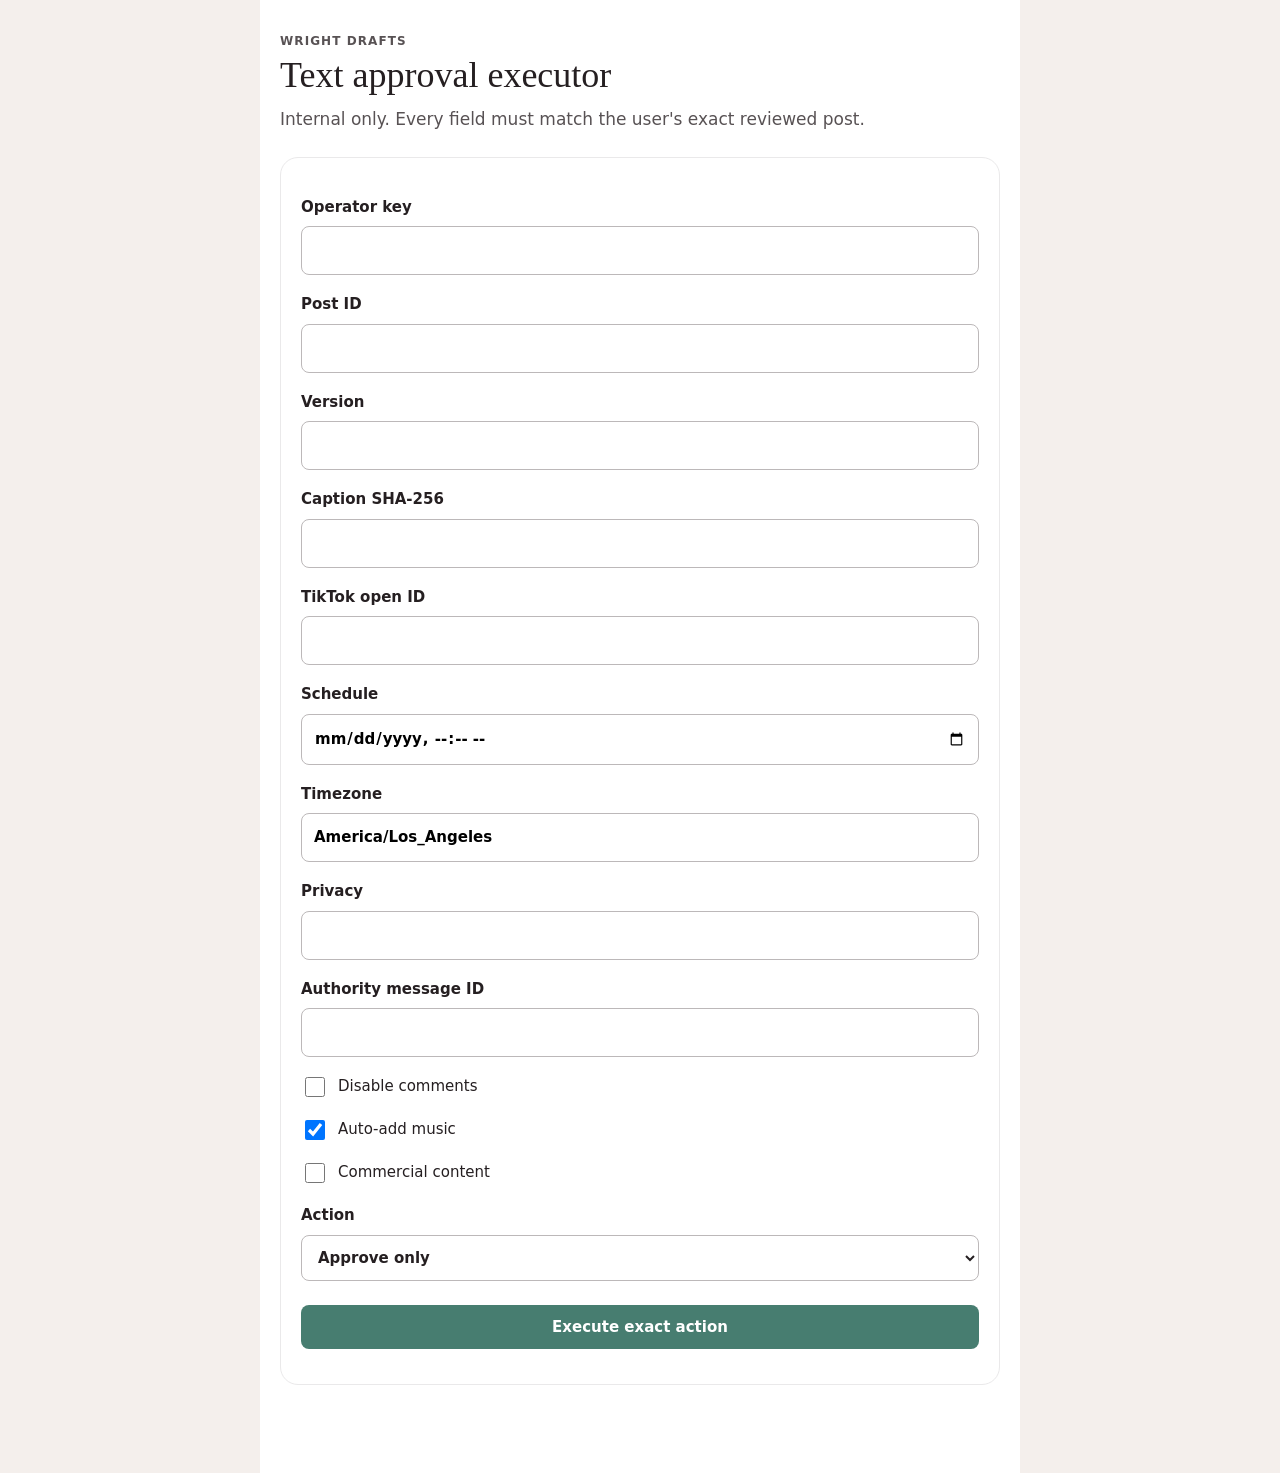
==== direct-post-ui/operator.html @ e2c2b300 "Add exact approval-by-text executor and durable account token store" ====
<!doctype html><html><head><meta charset="utf-8"><meta name="viewport" content="width=device-width"><title>Wright operator</title><link rel="stylesheet" href="styles.css"></head><body><main><header><p class="eyebrow">Wright Drafts</p><h1>Text approval executor</h1><p class="intro">Internal only. Every field must match the user's exact reviewed post.</p></header><form id="op" class="card fields"><label>Operator key<input id="key" type="password" autocomplete="off" required></label><label>Post ID<input id="post_id" required></label><label>Version<input id="version" required></label><label>Caption SHA-256<input id="caption_sha256" required></label><label>TikTok open ID<input id="account_open_id" required></label><label>Schedule<input id="scheduled_at_local" type="datetime-local" required></label><label>Timezone<input id="timezone" value="America/Los_Angeles" required></label><label>Privacy<input id="privacy_level" required></label><label>Authority message ID<input id="authority_ref" required></label><label class="check"><input id="disable_comment" type="checkbox"> Disable comments</label><label class="check"><input id="auto_add_music" type="checkbox" checked> Auto-add music</label><label class="check"><input id="commercial" type="checkbox"> Commercial content</label><label>Action<select id="action"><option value="approve">Approve only</option><option value="publish">Approve and submit now</option></select></label><button class="primary">Execute exact action</button><pre id="result"></pre></form></main><script>op.onsubmit=async e=>{e.preventDefault();const ids=['post_id','version','caption_sha256','account_open_id','scheduled_at_local','timezone','privacy_level','authority_ref','action'],b=Object.fromEntries(ids.map(x=>[x,document.getElementById(x).value]));for(const x of ['disable_comment','auto_add_music','commercial'])b[x]=document.getElementById(x).checked;const r=await fetch('/api/operator/execute',{method:'POST',headers:{'content-type':'application/json',authorization:'Bearer '+key.value},body:JSON.stringify(b)});result.textContent=JSON.stringify(await r.json(),null,2)}</script></body></html>
---- direct-post-ui/styles.css ----
:root{--ink:#251f21;--ink2:#585254;--rule:#eae9ea;--teal:#477d70;--teal2:#e2f0ec;--red:#c92532;--sand:#f4efec;--white:#fff}*{box-sizing:border-box}body{margin:0;background:var(--sand);color:var(--ink);font:15px/1.55 system-ui,-apple-system,sans-serif}main{max-width:760px;margin:auto;background:var(--white);min-height:100vh;padding:32px 20px 64px}h1,h2,p{margin-top:0}h1{font:400 36px/1.08 Georgia,serif;margin-bottom:12px}h2{font:400 22px/1.2 Georgia,serif;margin-bottom:18px}.eyebrow,.label{font-size:12px;letter-spacing:.09em;text-transform:uppercase;color:var(--ink2);font-weight:700;margin-bottom:5px}.intro{color:var(--ink2);font-size:17px}.card{border:1px solid var(--rule);border-radius:18px;padding:20px;margin:24px 0}.account{display:flex;align-items:center;justify-content:space-between;gap:16px}.section-head{display:flex;justify-content:space-between;align-items:end;margin-top:34px}.badge{background:var(--teal2);color:var(--teal);font-weight:700;border-radius:99px;padding:5px 10px}.slides{display:flex;gap:12px;overflow-x:auto;padding:4px 2px 14px;scroll-snap-type:x mandatory}.slides figure{position:relative;flex:0 0 min(72vw,230px);margin:0;scroll-snap-align:start}.slides img{display:block;width:100%;border-radius:16px}.slides figcaption{position:absolute;top:10px;left:10px;width:36px;height:36px;border-radius:50%;background:#fff;color:var(--ink);display:grid;place-items:center;font-weight:800;box-shadow:0 2px 9px #0003}.demo-note{color:var(--red);font-weight:650}.fields label{display:block;margin:18px 0 6px;font-weight:650}textarea,select{width:100%;margin-top:7px;border:1px solid #bcb8b9;border-radius:8px;padding:12px;background:white;color:var(--ink);font:inherit}textarea:focus,select:focus{outline:3px solid var(--teal2);border-color:var(--teal)}.check{display:flex!important;gap:10px;align-items:flex-start;font-weight:500!important}.check input{width:20px;height:20px;flex:0 0 auto;margin-top:2px}.hint{color:var(--ink2);font-size:13px;font-weight:400}.required{color:var(--red);font-size:12px}.error{color:var(--red)}button{min-height:44px;border-radius:8px;padding:10px 15px;font:650 15px system-ui;border:1px solid transparent;cursor:pointer}.primary{width:100%;background:var(--teal);color:#fff;margin-top:18px}.primary:disabled{background:#c0bebf;cursor:not-allowed}.secondary{background:white;border-color:var(--teal);color:var(--teal)}.ghost{background:white;border-color:#aaa;color:var(--ink2)}.danger-zone{border-top:1px solid var(--rule);padding-top:26px;margin-top:36px}.danger-zone h2{font-size:18px}@media(max-width:520px){main{padding-top:24px}.account{align-items:flex-start;flex-direction:column}.account button{width:100%}h1{font-size:32px}}
.post-card{border:1px solid var(--rule);border-radius:18px;margin:24px 0;overflow:hidden}.post-card>header{padding:18px 20px 0}.post-card .slides{padding:0 20px 14px}.post-card .slides figure{flex-basis:min(58vw,180px)}.post-settings{border-top:1px solid var(--rule);padding:4px 20px 20px}.approve-one{background:var(--teal2);margin:0;padding:15px 20px!important}.schedule{display:grid;grid-template-columns:1fr 1fr;gap:12px}.schedule input{width:100%;padding:11px;border:1px solid #bcb8b9;border-radius:8px;font:inherit}.post-card[aria-disabled=true]{opacity:.62}.post-card[aria-disabled=true] .approve-one{background:#eee}.caption-preview{white-space:pre-wrap;max-height:9em;overflow:auto;border-left:3px solid var(--teal);padding-left:12px}@media(max-width:520px){.schedule{grid-template-columns:1fr}}
.workspace{max-width:1120px}.topbar{display:flex;justify-content:space-between;gap:24px;align-items:flex-start}.account-chip{display:flex;gap:8px;align-items:center;background:var(--teal2);padding:9px 12px;border-radius:99px;white-space:nowrap}.dot{width:9px;height:9px;border-radius:50%;background:#2f9a72}.tabs{display:flex;gap:8px;overflow:auto;padding:14px 0;border-bottom:1px solid var(--rule);position:sticky;top:0;background:white;z-index:2}.tab{background:white;border-color:var(--rule);white-space:nowrap}.tab.active{background:var(--ink);color:white}.stats{display:grid;grid-template-columns:repeat(4,1fr);gap:12px;margin:22px 0}.stats div{background:#f8f6f5;padding:16px;border-radius:14px}.stats strong{display:block;font:32px Georgia}.stats span{color:var(--ink2)}.toolbar{display:grid;grid-template-columns:1fr auto auto;gap:12px;align-items:end}.search span{display:block;font-weight:700;margin-bottom:5px}.search input,.toolbar select{width:100%;padding:11px;border:1px solid #bcb8b9;border-radius:8px;font:inherit;background:white}.action-link{display:inline-flex;align-items:center;justify-content:center;text-decoration:none;min-height:44px;padding:10px 15px;border-radius:8px}.content-grid{display:grid;grid-template-columns:repeat(3,1fr);gap:18px;margin:24px 0}.content-card{border:1px solid var(--rule);border-radius:18px;overflow:hidden;background:white}.card-open{display:block;width:100%;padding:0;border:0;background:white;text-align:left;color:inherit}.cover{aspect-ratio:4/3;background:#eee;position:relative;overflow:hidden}.cover img{width:100%;height:100%;object-fit:cover}.status,.slides-count{position:absolute;top:10px;background:white;padding:5px 9px;border-radius:99px;font-size:12px;font-weight:800}.status{left:10px}.slides-count{right:10px}.status.published{background:#dff2e7;color:#1b6e4d}.status.failed{background:#ffe1e4;color:#a81828}.status.approved{background:#e5e5fb;color:#42428c}.content-meta{padding:15px}.content-meta h2{font-size:20px;margin-bottom:8px}.content-meta p{color:var(--ink2);height:3em;overflow:hidden}.meta-row{display:flex;justify-content:space-between;gap:10px;font-size:12px;color:var(--ink2);border-top:1px solid var(--rule);padding-top:10px}.feature-grid{display:grid;grid-template-columns:1fr 1fr;gap:12px}.feature-grid p{background:#f8f6f5;padding:14px;border-radius:12px}dialog{width:min(760px,calc(100% - 24px));border:0;border-radius:20px;padding:28px;box-shadow:0 20px 60px #0004}dialog::backdrop{background:#0008}.dialog-close{float:right;font-size:26px;background:white;border:0}.detail-list>div{display:grid;grid-template-columns:120px 1fr;border-top:1px solid var(--rule);padding:12px 0}.detail-list dt{font-weight:700}.detail-list dd{margin:0}.mono{font-family:monospace;word-break:break-all}@media(max-width:820px){.content-grid{grid-template-columns:1fr 1fr}.toolbar{grid-template-columns:1fr 1fr}.toolbar .search{grid-column:1/-1}}@media(max-width:520px){.topbar{display:block}.account-chip{display:inline-flex}.stats{grid-template-columns:1fr 1fr}.content-grid{grid-template-columns:1fr}.toolbar{grid-template-columns:1fr}.toolbar .search{grid-column:auto}.feature-grid{grid-template-columns:1fr}.detail-list>div{grid-template-columns:1fr}.tabs{margin-left:-20px;margin-right:-20px;padding-left:20px}}

.account-area{display:flex;align-items:center;gap:8px}.compact{min-height:38px;padding:7px 10px}@media(max-width:520px){.account-area{margin-top:16px}}

.research-mark{display:inline-block;background:#f4e7d8;color:#8c4a23;border-radius:99px;padding:3px 8px;font-size:11px;font-weight:750;margin-bottom:8px}.research-panel,.research-details{background:#f8f6f5;border:1px solid var(--rule);border-radius:12px;padding:14px;margin:18px 0}.research-panel h2{font-size:19px}.research-panel ol,.research-details ul{padding-left:20px}.research-panel a,.research-details a{color:var(--teal);overflow-wrap:anywhere}.research-details summary{font-weight:750;cursor:pointer}.research-details[open] summary{margin-bottom:10px}

.queue-tools{display:flex;justify-content:space-between;align-items:center;gap:12px;margin:26px 0 0}.queue-tools p{margin:0}.focus-mode .consent{position:sticky;bottom:10px;background:#fff;box-shadow:0 8px 30px #0002;z-index:3}.focus-mode .post-card{border-color:var(--teal)}@media(max-width:520px){.queue-tools{align-items:flex-start}.queue-tools button{min-width:110px}}
.fields input:not([type=checkbox]){width:100%;margin-top:7px;border:1px solid #bcb8b9;border-radius:8px;padding:12px;font:inherit}.fields pre{white-space:pre-wrap;overflow-wrap:anywhere}
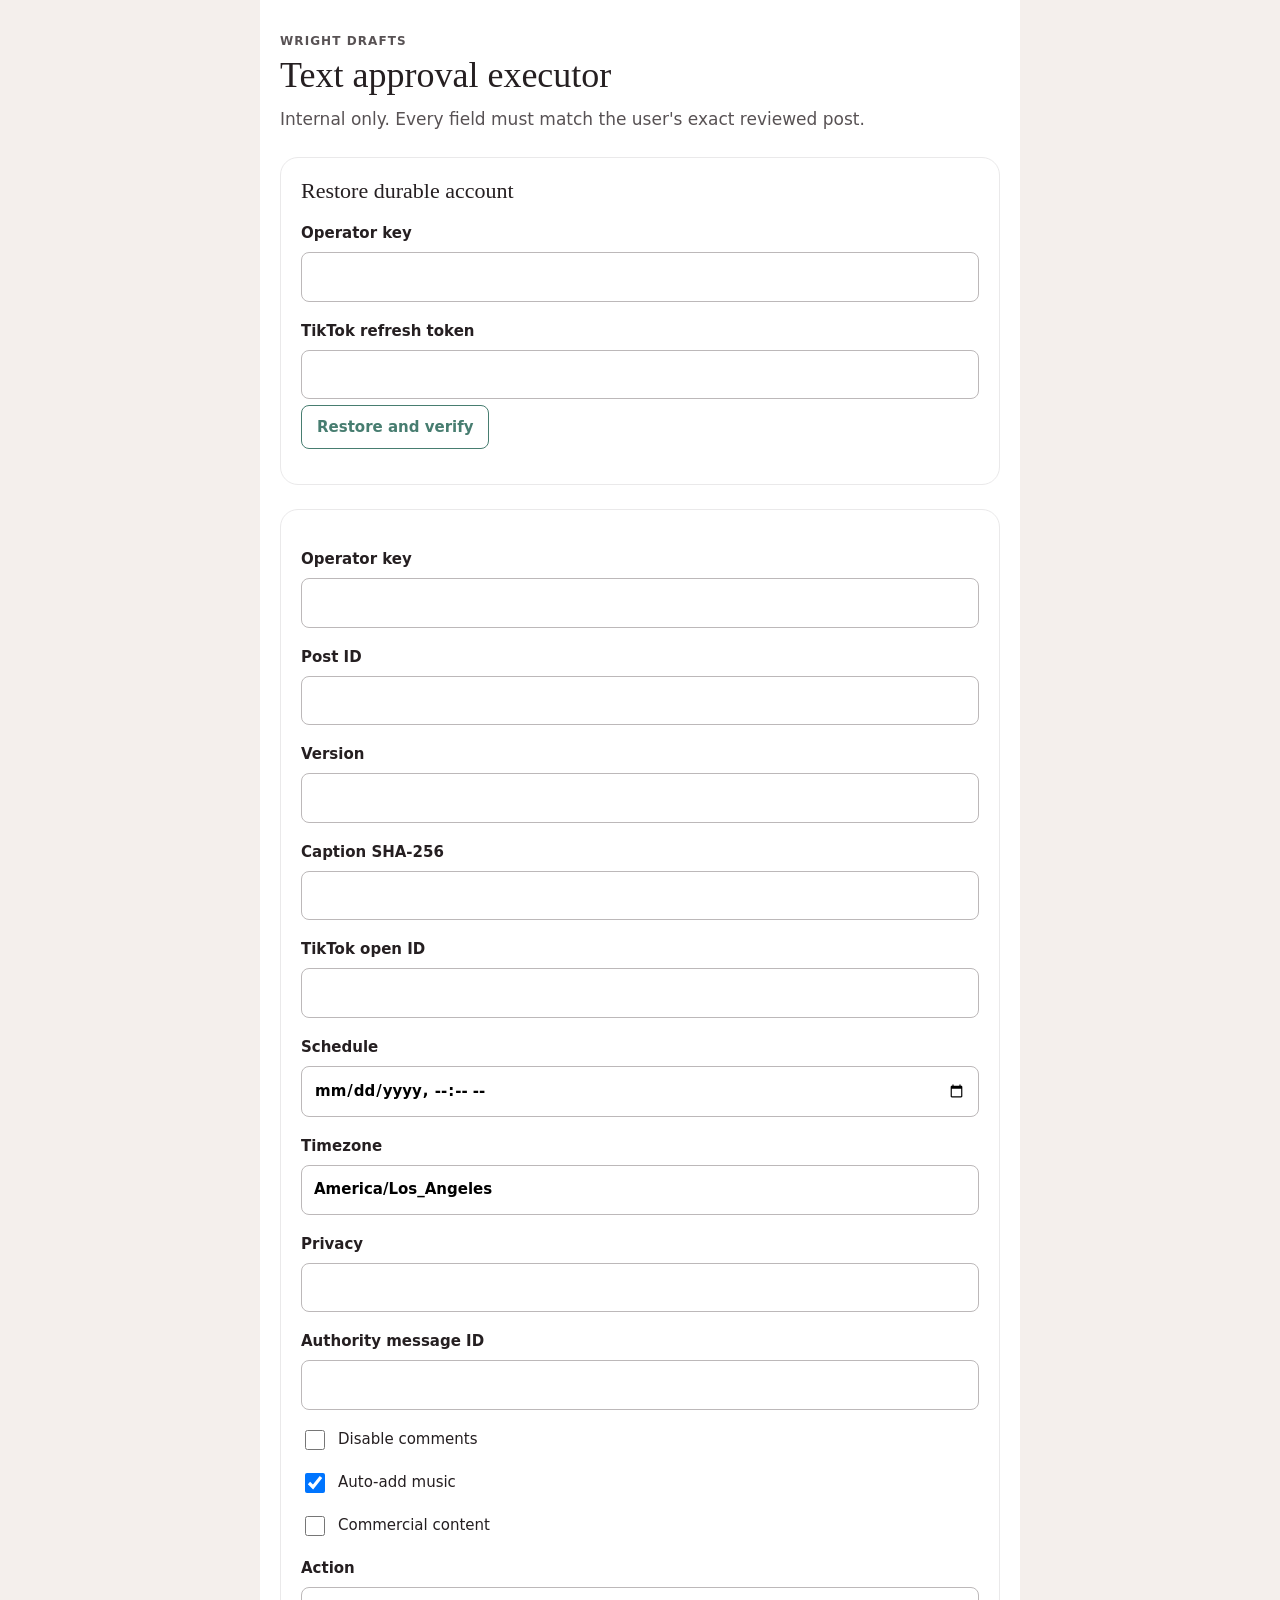
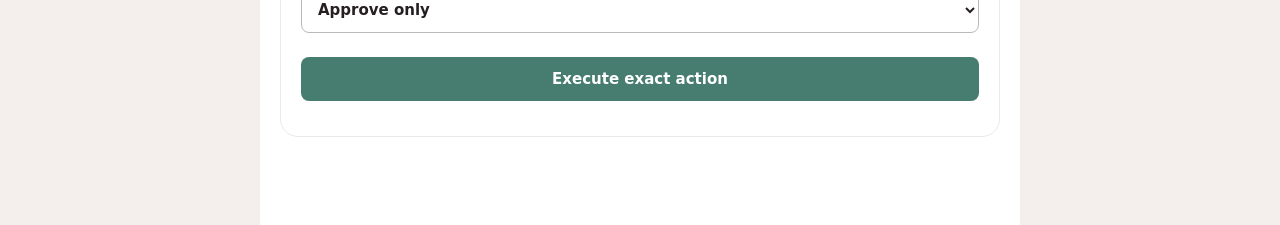
==== commit d0418641: "Add secure durable TikTok account restore and status probe" ====
--- a/direct-post-ui/operator.html
+++ b/direct-post-ui/operator.html
@@ -1 +1 @@
-<!doctype html><html><head><meta charset="utf-8"><meta name="viewport" content="width=device-width"><title>Wright operator</title><link rel="stylesheet" href="styles.css"></head><body><main><header><p class="eyebrow">Wright Drafts</p><h1>Text approval executor</h1><p class="intro">Internal only. Every field must match the user's exact reviewed post.</p></header><form id="op" class="card fields"><label>Operator key<input id="key" type="password" autocomplete="off" required></label><label>Post ID<input id="post_id" required></label><label>Version<input id="version" required></label><label>Caption SHA-256<input id="caption_sha256" required></label><label>TikTok open ID<input id="account_open_id" required></label><label>Schedule<input id="scheduled_at_local" type="datetime-local" required></label><label>Timezone<input id="timezone" value="America/Los_Angeles" required></label><label>Privacy<input id="privacy_level" required></label><label>Authority message ID<input id="authority_ref" required></label><label class="check"><input id="disable_comment" type="checkbox"> Disable comments</label><label class="check"><input id="auto_add_music" type="checkbox" checked> Auto-add music</label><label class="check"><input id="commercial" type="checkbox"> Commercial content</label><label>Action<select id="action"><option value="approve">Approve only</option><option value="publish">Approve and submit now</option></select></label><button class="primary">Execute exact action</button><pre id="result"></pre></form></main><script>op.onsubmit=async e=>{e.preventDefault();const ids=['post_id','version','caption_sha256','account_open_id','scheduled_at_local','timezone','privacy_level','authority_ref','action'],b=Object.fromEntries(ids.map(x=>[x,document.getElementById(x).value]));for(const x of ['disable_comment','auto_add_music','commercial'])b[x]=document.getElementById(x).checked;const r=await fetch('/api/operator/execute',{method:'POST',headers:{'content-type':'application/json',authorization:'Bearer '+key.value},body:JSON.stringify(b)});result.textContent=JSON.stringify(await r.json(),null,2)}</script></body></html>
+<!doctype html><html><head><meta charset="utf-8"><meta name="viewport" content="width=device-width"><title>Wright operator</title><link rel="stylesheet" href="styles.css"></head><body><main><header><p class="eyebrow">Wright Drafts</p><h1>Text approval executor</h1><p class="intro">Internal only. Every field must match the user's exact reviewed post.</p></header><section class="card fields"><h2>Restore durable account</h2><label>Operator key<input id="restoreKey" type="password"></label><label>TikTok refresh token<input id="refreshToken" type="password"></label><button id="restore" class="secondary">Restore and verify</button><pre id="restoreResult"></pre></section><form id="op" class="card fields"><label>Operator key<input id="key" type="password" autocomplete="off" required></label><label>Post ID<input id="post_id" required></label><label>Version<input id="version" required></label><label>Caption SHA-256<input id="caption_sha256" required></label><label>TikTok open ID<input id="account_open_id" required></label><label>Schedule<input id="scheduled_at_local" type="datetime-local" required></label><label>Timezone<input id="timezone" value="America/Los_Angeles" required></label><label>Privacy<input id="privacy_level" required></label><label>Authority message ID<input id="authority_ref" required></label><label class="check"><input id="disable_comment" type="checkbox"> Disable comments</label><label class="check"><input id="auto_add_music" type="checkbox" checked> Auto-add music</label><label class="check"><input id="commercial" type="checkbox"> Commercial content</label><label>Action<select id="action"><option value="approve">Approve only</option><option value="publish">Approve and submit now</option></select></label><button class="primary">Execute exact action</button><pre id="result"></pre></form></main><script>op.onsubmit=async e=>{e.preventDefault();const ids=['post_id','version','caption_sha256','account_open_id','scheduled_at_local','timezone','privacy_level','authority_ref','action'],b=Object.fromEntries(ids.map(x=>[x,document.getElementById(x).value]));for(const x of ['disable_comment','auto_add_music','commercial'])b[x]=document.getElementById(x).checked;const r=await fetch('/api/operator/execute',{method:'POST',headers:{'content-type':'application/json',authorization:'Bearer '+key.value},body:JSON.stringify(b)});result.textContent=JSON.stringify(await r.json(),null,2)}restore.onclick=async e=>{e.preventDefault();const r=await fetch('/api/operator/restore',{method:'POST',headers:{'content-type':'application/json',authorization:'Bearer '+restoreKey.value},body:JSON.stringify({refresh_token:refreshToken.value})});refreshToken.value='';restoreResult.textContent=JSON.stringify(await r.json(),null,2)}</script></body></html>
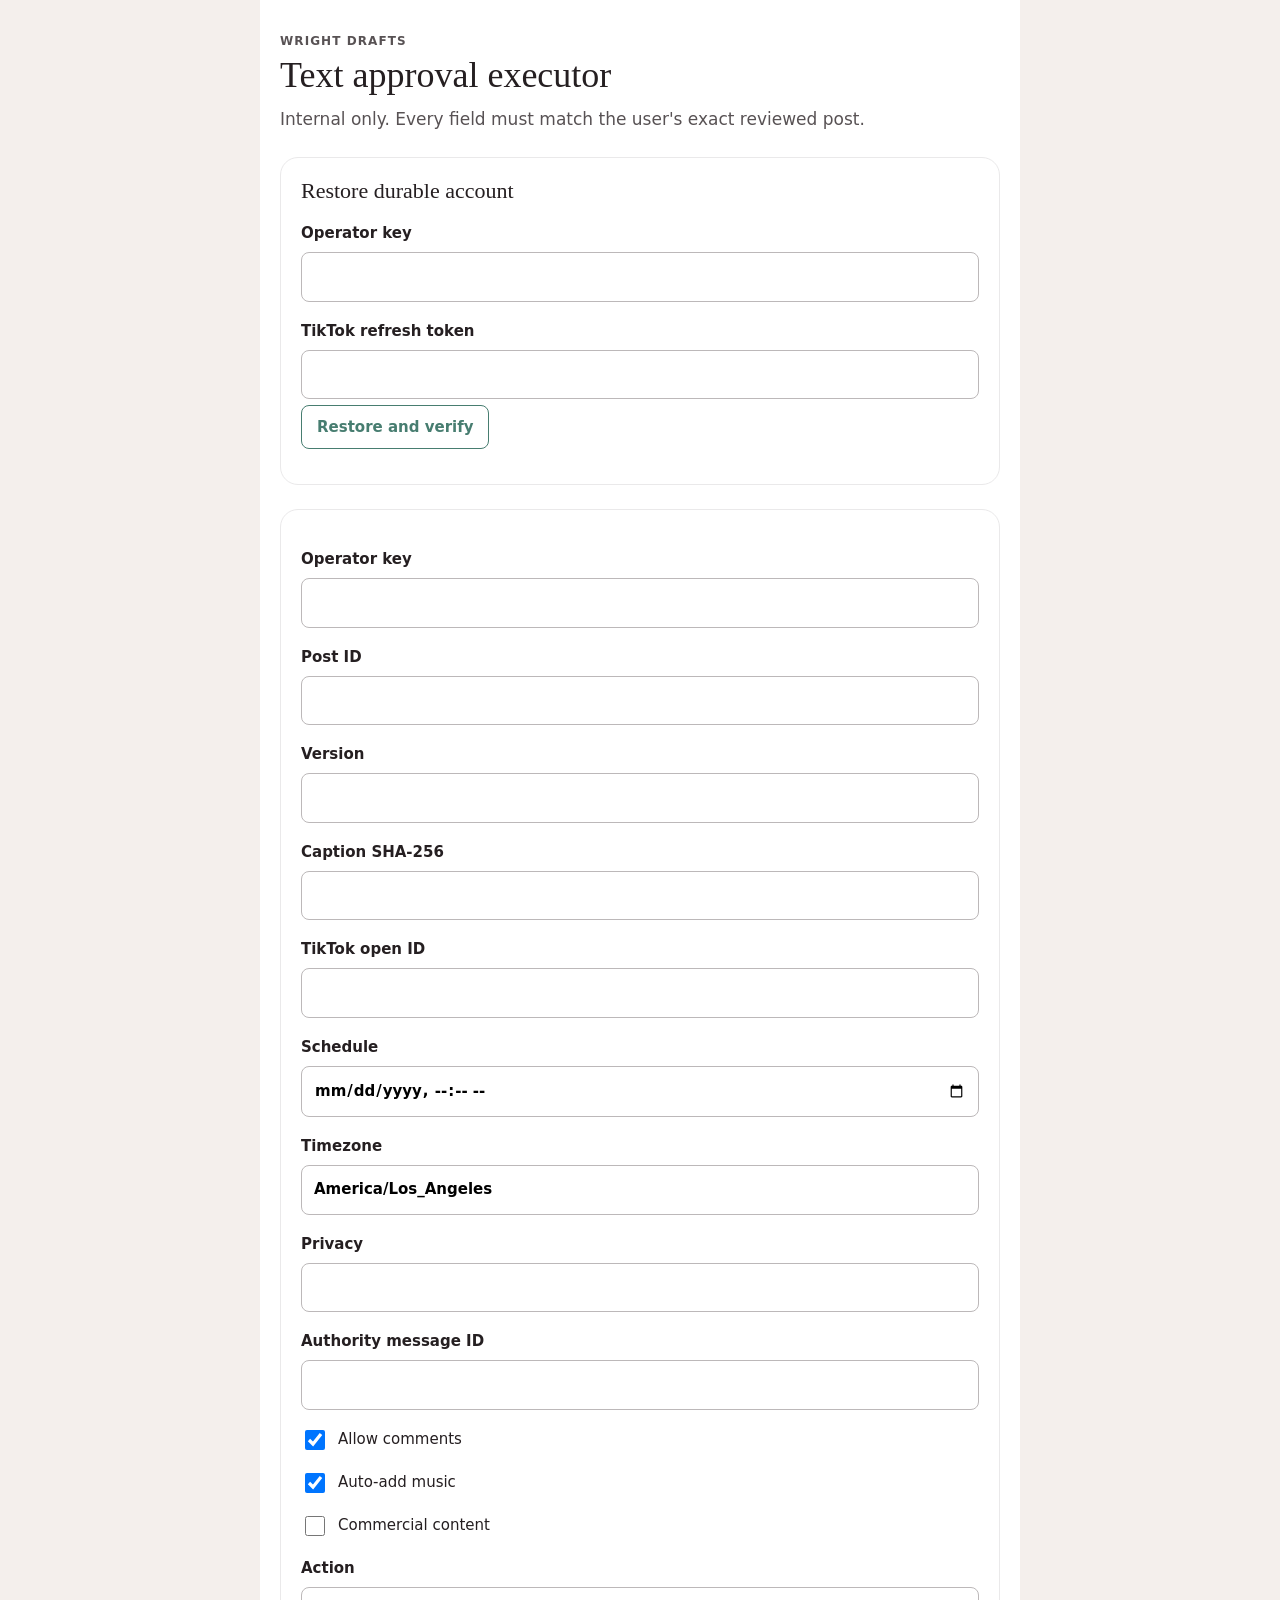
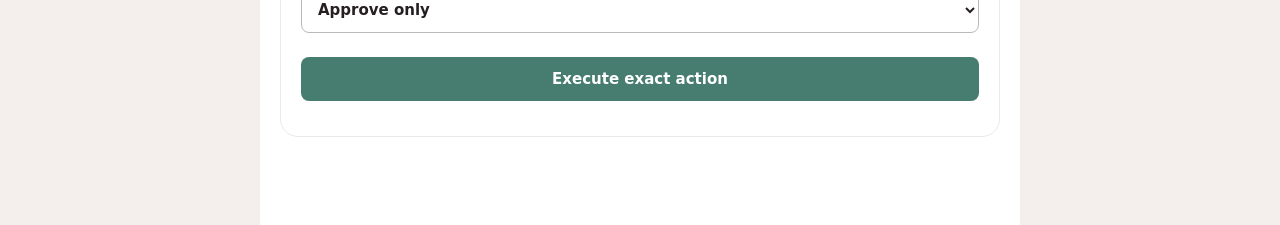
==== commit 6a6102da: "Apply text-command defaults for comments and TikTok audio" ====
--- a/direct-post-ui/operator.html
+++ b/direct-post-ui/operator.html
@@ -1 +1,5 @@
-<!doctype html><html><head><meta charset="utf-8"><meta name="viewport" content="width=device-width"><title>Wright operator</title><link rel="stylesheet" href="styles.css"></head><body><main><header><p class="eyebrow">Wright Drafts</p><h1>Text approval executor</h1><p class="intro">Internal only. Every field must match the user's exact reviewed post.</p></header><section class="card fields"><h2>Restore durable account</h2><label>Operator key<input id="restoreKey" type="password"></label><label>TikTok refresh token<input id="refreshToken" type="password"></label><button id="restore" class="secondary">Restore and verify</button><pre id="restoreResult"></pre></section><form id="op" class="card fields"><label>Operator key<input id="key" type="password" autocomplete="off" required></label><label>Post ID<input id="post_id" required></label><label>Version<input id="version" required></label><label>Caption SHA-256<input id="caption_sha256" required></label><label>TikTok open ID<input id="account_open_id" required></label><label>Schedule<input id="scheduled_at_local" type="datetime-local" required></label><label>Timezone<input id="timezone" value="America/Los_Angeles" required></label><label>Privacy<input id="privacy_level" required></label><label>Authority message ID<input id="authority_ref" required></label><label class="check"><input id="disable_comment" type="checkbox"> Disable comments</label><label class="check"><input id="auto_add_music" type="checkbox" checked> Auto-add music</label><label class="check"><input id="commercial" type="checkbox"> Commercial content</label><label>Action<select id="action"><option value="approve">Approve only</option><option value="publish">Approve and submit now</option></select></label><button class="primary">Execute exact action</button><pre id="result"></pre></form></main><script>op.onsubmit=async e=>{e.preventDefault();const ids=['post_id','version','caption_sha256','account_open_id','scheduled_at_local','timezone','privacy_level','authority_ref','action'],b=Object.fromEntries(ids.map(x=>[x,document.getElementById(x).value]));for(const x of ['disable_comment','auto_add_music','commercial'])b[x]=document.getElementById(x).checked;const r=await fetch('/api/operator/execute',{method:'POST',headers:{'content-type':'application/json',authorization:'Bearer '+key.value},body:JSON.stringify(b)});result.textContent=JSON.stringify(await r.json(),null,2)}restore.onclick=async e=>{e.preventDefault();const r=await fetch('/api/operator/restore',{method:'POST',headers:{'content-type':'application/json',authorization:'Bearer '+restoreKey.value},body:JSON.stringify({refresh_token:refreshToken.value})});refreshToken.value='';restoreResult.textContent=JSON.stringify(await r.json(),null,2)}</script></body></html>
+<!doctype html><html><head><meta charset="utf-8"><meta name="viewport" content="width=device-width"><title>Wright operator</title><link rel="stylesheet" href="styles.css"></head><body><main><header><p class="eyebrow">Wright Drafts</p><h1>Text approval executor</h1><p class="intro">Internal only. Every field must match the user's exact reviewed post.</p></header><section class="card fields"><h2>Restore durable account</h2><label>Operator key<input id="restoreKey" type="password"></label><label>TikTok refresh token<input id="refreshToken" type="password"></label><button id="restore" class="secondary">Restore and verify</button><pre id="restoreResult"></pre></section><form id="op" class="card fields"><label>Operator key<input id="key" type="password" autocomplete="off" required></label><label>Post ID<input id="post_id" required></label><label>Version<input id="version" required></label><label>Caption SHA-256<input id="caption_sha256" required></label><label>TikTok open ID<input id="account_open_id" required></label><label>Schedule<input id="scheduled_at_local" type="datetime-local" required></label><label>Timezone<input id="timezone" value="America/Los_Angeles" required></label><label>Privacy<input id="privacy_level" required></label><label>Authority message ID<input id="authority_ref" required></label><label class="check"><input id="allow_comments" type="checkbox" checked> Allow comments</label><label class="check"><input id="auto_add_music" type="checkbox" checked> Auto-add music</label><label class="check"><input id="commercial" type="checkbox"> Commercial content</label><label>Action<select id="action"><option value="approve">Approve only</option><option value="publish">Approve and submit now</option></select></label><button class="primary">Execute exact action</button><pre id="result"></pre></form></main><script>
+const byId=x=>document.getElementById(x);
+byId('op').addEventListener('submit',async e=>{e.preventDefault();const ids=['post_id','version','caption_sha256','account_open_id','scheduled_at_local','timezone','privacy_level','authority_ref','action'],b=Object.fromEntries(ids.map(x=>[x,byId(x).value]));b.disable_comment=!byId('allow_comments').checked;b.auto_add_music=byId('auto_add_music').checked;b.commercial=byId('commercial').checked;const r=await fetch('/api/operator/execute',{method:'POST',headers:{'content-type':'application/json',authorization:'Bearer '+byId('key').value},body:JSON.stringify(b)});byId('result').textContent=JSON.stringify(await r.json(),null,2)});
+byId('restore').addEventListener('click',async e=>{e.preventDefault();byId('restoreResult').textContent='Verifying…';const r=await fetch('/api/operator/restore',{method:'POST',headers:{'content-type':'application/json',authorization:'Bearer '+byId('restoreKey').value},body:JSON.stringify({refresh_token:byId('refreshToken').value})});byId('refreshToken').value='';byId('restoreResult').textContent=JSON.stringify(await r.json(),null,2)});
+</script></body></html>
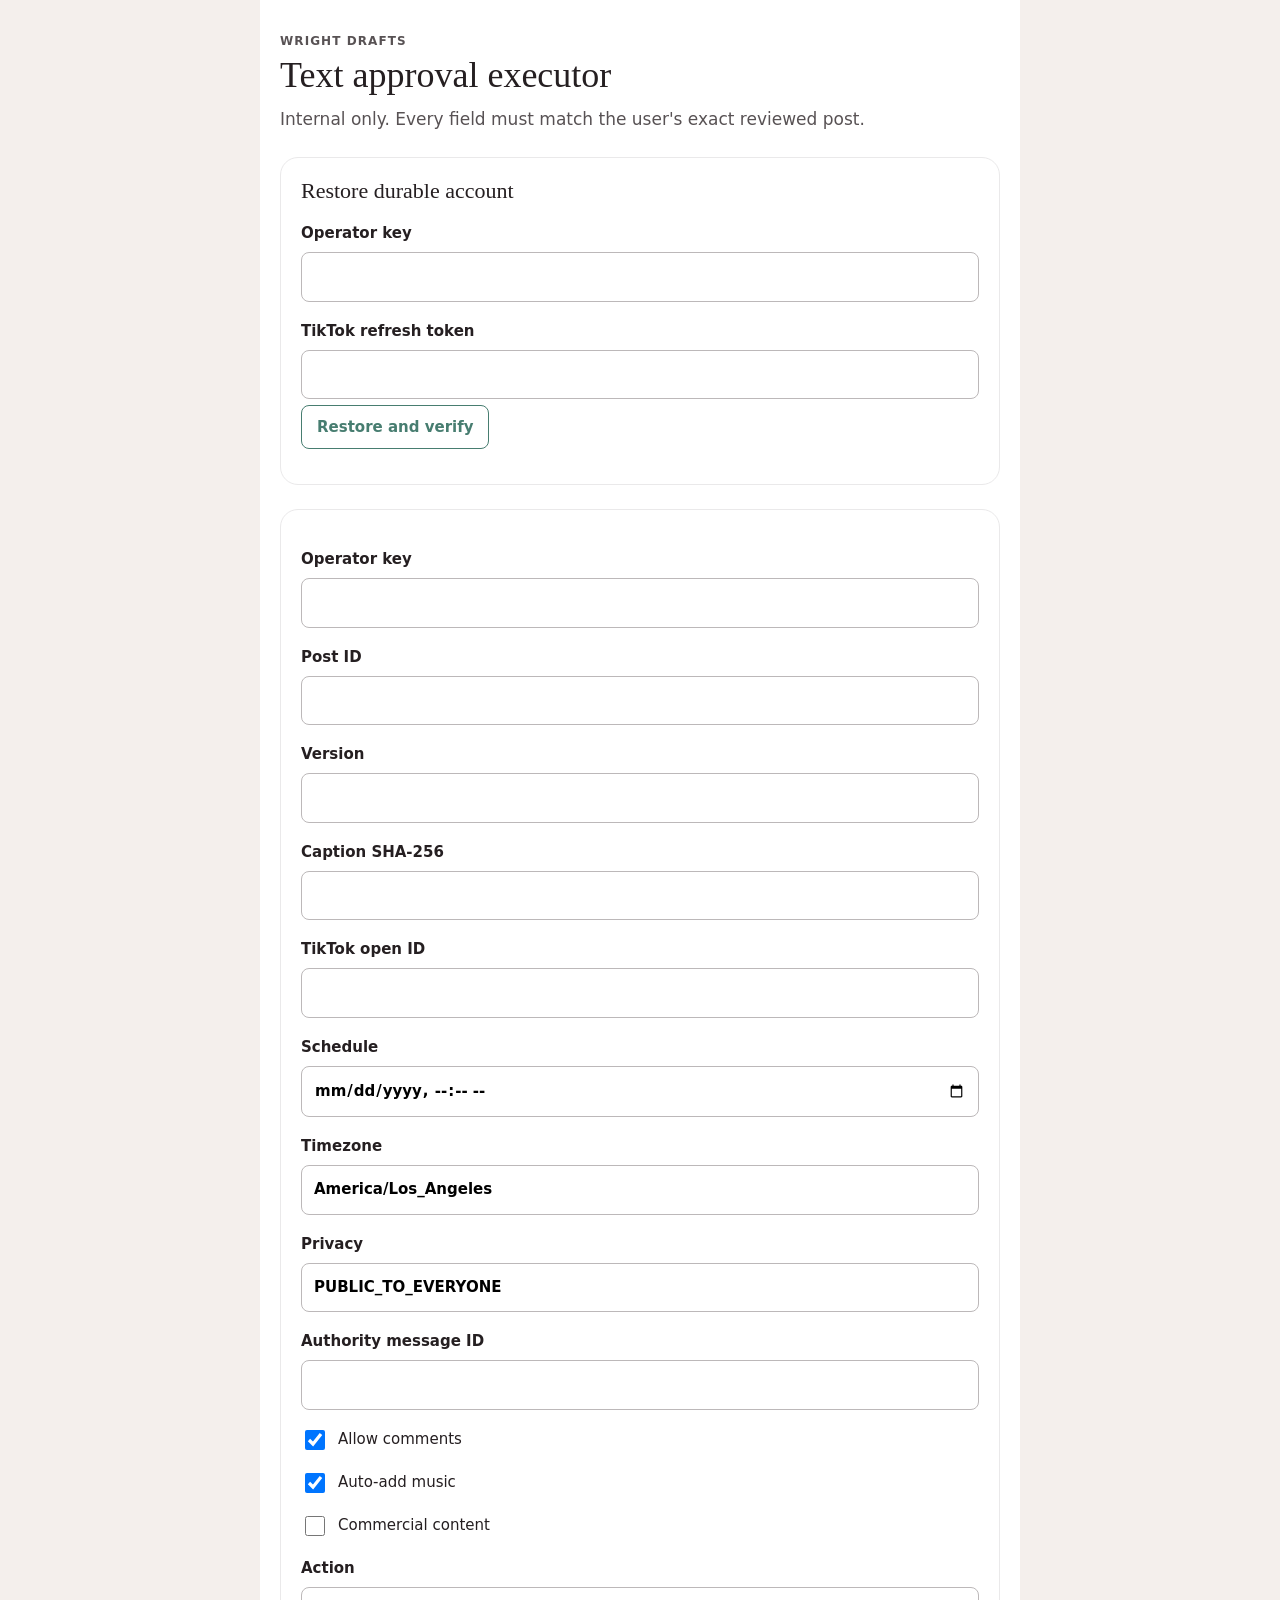
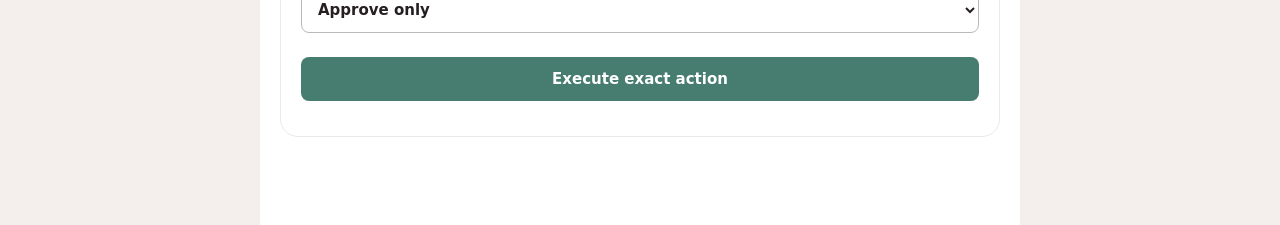
==== commit 7c984f60: "Set verified Public privacy default across UI and text commands" ====
--- a/direct-post-ui/operator.html
+++ b/direct-post-ui/operator.html
@@ -1,4 +1,4 @@
-<!doctype html><html><head><meta charset="utf-8"><meta name="viewport" content="width=device-width"><title>Wright operator</title><link rel="stylesheet" href="styles.css"></head><body><main><header><p class="eyebrow">Wright Drafts</p><h1>Text approval executor</h1><p class="intro">Internal only. Every field must match the user's exact reviewed post.</p></header><section class="card fields"><h2>Restore durable account</h2><label>Operator key<input id="restoreKey" type="password"></label><label>TikTok refresh token<input id="refreshToken" type="password"></label><button id="restore" class="secondary">Restore and verify</button><pre id="restoreResult"></pre></section><form id="op" class="card fields"><label>Operator key<input id="key" type="password" autocomplete="off" required></label><label>Post ID<input id="post_id" required></label><label>Version<input id="version" required></label><label>Caption SHA-256<input id="caption_sha256" required></label><label>TikTok open ID<input id="account_open_id" required></label><label>Schedule<input id="scheduled_at_local" type="datetime-local" required></label><label>Timezone<input id="timezone" value="America/Los_Angeles" required></label><label>Privacy<input id="privacy_level" required></label><label>Authority message ID<input id="authority_ref" required></label><label class="check"><input id="allow_comments" type="checkbox" checked> Allow comments</label><label class="check"><input id="auto_add_music" type="checkbox" checked> Auto-add music</label><label class="check"><input id="commercial" type="checkbox"> Commercial content</label><label>Action<select id="action"><option value="approve">Approve only</option><option value="publish">Approve and submit now</option></select></label><button class="primary">Execute exact action</button><pre id="result"></pre></form></main><script>
+<!doctype html><html><head><meta charset="utf-8"><meta name="viewport" content="width=device-width"><title>Wright operator</title><link rel="stylesheet" href="styles.css"></head><body><main><header><p class="eyebrow">Wright Drafts</p><h1>Text approval executor</h1><p class="intro">Internal only. Every field must match the user's exact reviewed post.</p></header><section class="card fields"><h2>Restore durable account</h2><label>Operator key<input id="restoreKey" type="password"></label><label>TikTok refresh token<input id="refreshToken" type="password"></label><button id="restore" class="secondary">Restore and verify</button><pre id="restoreResult"></pre></section><form id="op" class="card fields"><label>Operator key<input id="key" type="password" autocomplete="off" required></label><label>Post ID<input id="post_id" required></label><label>Version<input id="version" required></label><label>Caption SHA-256<input id="caption_sha256" required></label><label>TikTok open ID<input id="account_open_id" required></label><label>Schedule<input id="scheduled_at_local" type="datetime-local" required></label><label>Timezone<input id="timezone" value="America/Los_Angeles" required></label><label>Privacy<input id="privacy_level" value="PUBLIC_TO_EVERYONE" required></label><label>Authority message ID<input id="authority_ref" required></label><label class="check"><input id="allow_comments" type="checkbox" checked> Allow comments</label><label class="check"><input id="auto_add_music" type="checkbox" checked> Auto-add music</label><label class="check"><input id="commercial" type="checkbox"> Commercial content</label><label>Action<select id="action"><option value="approve">Approve only</option><option value="publish">Approve and submit now</option></select></label><button class="primary">Execute exact action</button><pre id="result"></pre></form></main><script>
 const byId=x=>document.getElementById(x);
 byId('op').addEventListener('submit',async e=>{e.preventDefault();const ids=['post_id','version','caption_sha256','account_open_id','scheduled_at_local','timezone','privacy_level','authority_ref','action'],b=Object.fromEntries(ids.map(x=>[x,byId(x).value]));b.disable_comment=!byId('allow_comments').checked;b.auto_add_music=byId('auto_add_music').checked;b.commercial=byId('commercial').checked;const r=await fetch('/api/operator/execute',{method:'POST',headers:{'content-type':'application/json',authorization:'Bearer '+byId('key').value},body:JSON.stringify(b)});byId('result').textContent=JSON.stringify(await r.json(),null,2)});
 byId('restore').addEventListener('click',async e=>{e.preventDefault();byId('restoreResult').textContent='Verifying…';const r=await fetch('/api/operator/restore',{method:'POST',headers:{'content-type':'application/json',authorization:'Bearer '+byId('restoreKey').value},body:JSON.stringify({refresh_token:byId('refreshToken').value})});byId('refreshToken').value='';byId('restoreResult').textContent=JSON.stringify(await r.json(),null,2)});
